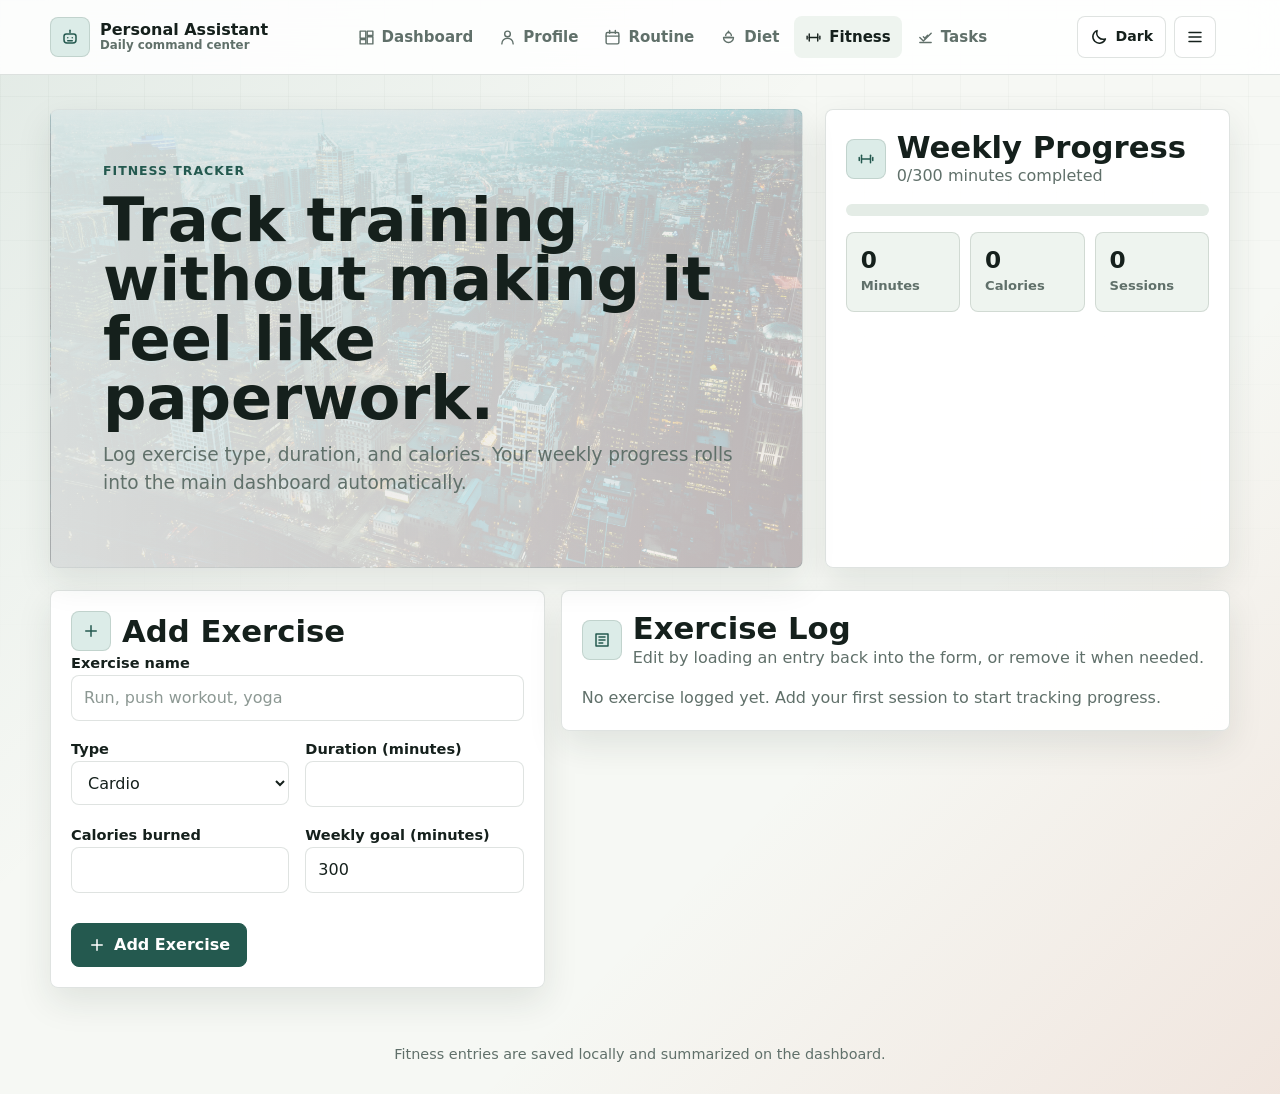
==== Exercise.html @ dab0f248 "first commit" ====
<!DOCTYPE html>
<html lang="en">
<head>
    <meta charset="UTF-8">
    <meta name="viewport" content="width=device-width, initial-scale=1.0">
    <meta name="description" content="Exercise routine tracker with weekly goals, progress, calories, and editable workout log.">
    <title>Fitness Routine | Personal Assistant</title>
    <link rel="stylesheet" href="./app.css">
    <script src="./app.js" defer></script>
    <script src="./Exercise.js" defer></script>
</head>
<body>
    <a class="skip-link" href="#main">Skip to content</a>

    <header class="site-header">
        <nav class="navbar" aria-label="Primary navigation">
            <a class="brand" href="./Index.html">
                <span class="brand-mark" data-icon="assistant" aria-hidden="true"></span>
                <span class="brand-text">
                    <span>Personal Assistant</span>
                    <span>Daily command center</span>
                </span>
            </a>
            <div class="nav-menu" id="primary-menu">
                <a class="nav-link" href="./Index.html" data-icon="dashboard">Dashboard</a>
                <a class="nav-link" href="./Profile.html" data-icon="user">Profile</a>
                <a class="nav-link" href="./TimeTable.html" data-icon="calendar">Routine</a>
                <a class="nav-link" href="./Diet.html" data-icon="salad">Diet</a>
                <a class="nav-link" href="./Exercise.html" data-icon="dumbbell">Fitness</a>
                <a class="nav-link" href="./Task.html" data-icon="tasks">Tasks</a>
            </div>
            <div class="nav-actions">
                <button class="theme-toggle" type="button" data-theme-toggle></button>
                <button class="icon-button nav-toggle" type="button" data-nav-toggle aria-label="Open navigation" aria-controls="primary-menu" aria-expanded="false"></button>
            </div>
        </nav>
    </header>

    <main class="app-shell" id="main">
        <section class="page-hero" aria-labelledby="fitness-title">
            <div class="hero-panel">
                <div class="hero-content">
                    <p class="eyebrow">Fitness tracker</p>
                    <h1 id="fitness-title">Track training without making it feel like paperwork.</h1>
                    <p class="lead">Log exercise type, duration, and calories. Your weekly progress rolls into the main dashboard automatically.</p>
                </div>
            </div>
            <aside class="hero-aside">
                <div class="section-title">
                    <span class="section-icon" data-icon="dumbbell" aria-hidden="true"></span>
                    <div>
                        <h2>Weekly Progress</h2>
                        <p class="muted" id="progress-text">0/300 minutes completed</p>
                    </div>
                </div>
                <div class="progress-track" aria-hidden="true">
                    <div class="progress-fill" id="progress-fill"></div>
                </div>
                <div class="stats-strip">
                    <div class="mini-stat"><strong id="fitnessMinutesMetric">0</strong><span>Minutes</span></div>
                    <div class="mini-stat"><strong id="fitnessCaloriesMetric">0</strong><span>Calories</span></div>
                    <div class="mini-stat"><strong id="fitnessSessionsMetric">0</strong><span>Sessions</span></div>
                </div>
            </aside>
        </section>

        <section class="wellness-layout">
            <div class="form-panel" id="exercise-form-section">
                <div class="section-title">
                    <span class="section-icon" data-icon="plus" aria-hidden="true"></span>
                    <h2>Add Exercise</h2>
                </div>
                <form id="exercise-form" class="form-grid">
                    <div class="full">
                        <label for="exercise-name">Exercise name</label>
                        <input type="text" id="exercise-name" placeholder="Run, push workout, yoga" required>
                    </div>
                    <div>
                        <label for="exercise-type">Type</label>
                        <select id="exercise-type" required>
                            <option value="Cardio">Cardio</option>
                            <option value="Strength">Strength</option>
                            <option value="Flexibility">Flexibility</option>
                            <option value="Balance">Balance</option>
                        </select>
                    </div>
                    <div>
                        <label for="exercise-duration">Duration (minutes)</label>
                        <input type="number" id="exercise-duration" min="1" required>
                    </div>
                    <div>
                        <label for="calories-burned">Calories burned</label>
                        <input type="number" id="calories-burned" min="1" required>
                    </div>
                    <div>
                        <label for="weekly-goal">Weekly goal (minutes)</label>
                        <input type="number" id="weekly-goal" min="30" step="15" value="300">
                    </div>
                    <div class="form-actions full">
                        <button type="submit"><span data-icon="plus" aria-hidden="true"></span>Add Exercise</button>
                        <p class="status-message" id="exerciseStatus" aria-live="polite"></p>
                    </div>
                </form>
            </div>

            <section class="panel" id="exercise-log-section" aria-labelledby="exercise-log-title">
                <div class="section-head">
                    <div class="section-title">
                        <span class="section-icon" data-icon="note" aria-hidden="true"></span>
                        <div>
                            <h2 id="exercise-log-title">Exercise Log</h2>
                            <p class="muted">Edit by loading an entry back into the form, or remove it when needed.</p>
                        </div>
                    </div>
                </div>
                <ul class="list" id="exercise-log" aria-live="polite"></ul>
            </section>
        </section>
    </main>

    <footer class="footer">Fitness entries are saved locally and summarized on the dashboard.</footer>
</body>
</html>
---- app.css ----
:root {
    color-scheme: light;
    --bg: #f6f8f4;
    --surface: #ffffff;
    --surface-soft: #eef4ef;
    --surface-strong: #e4ece6;
    --text: #15201c;
    --muted: #60706a;
    --border: rgba(30, 58, 48, 0.14);
    --primary: #2f6f63;
    --primary-strong: #24594f;
    --primary-soft: #dcece8;
    --accent: #c85f41;
    --accent-soft: #f7e3da;
    --gold: #ba8b22;
    --violet: #6f63b6;
    --danger: #b83232;
    --success: #267a4b;
    --shadow: 0 24px 70px rgba(31, 52, 43, 0.12);
    --shadow-soft: 0 14px 35px rgba(31, 52, 43, 0.1);
    --radius: 8px;
    --nav-height: 74px;
    --focus: 0 0 0 4px rgba(47, 111, 99, 0.24);
}

[data-theme="dark"] {
    color-scheme: dark;
    --bg: #111713;
    --surface: #18211d;
    --surface-soft: #202b26;
    --surface-strong: #2a3731;
    --text: #eff5f0;
    --muted: #afbeb7;
    --border: rgba(225, 239, 231, 0.14);
    --primary: #8bd6c3;
    --primary-strong: #b7eadf;
    --primary-soft: rgba(139, 214, 195, 0.14);
    --accent: #ef9f83;
    --accent-soft: rgba(239, 159, 131, 0.16);
    --gold: #e1bd63;
    --violet: #b7aef0;
    --danger: #ff8f8f;
    --success: #96deb1;
    --shadow: 0 24px 70px rgba(0, 0, 0, 0.34);
    --shadow-soft: 0 14px 35px rgba(0, 0, 0, 0.24);
    --focus: 0 0 0 4px rgba(139, 214, 195, 0.26);
}

* {
    box-sizing: border-box;
}

html {
    scroll-behavior: smooth;
}

body {
    min-height: 100vh;
    margin: 0;
    background:
        linear-gradient(135deg, rgba(47, 111, 99, 0.1), transparent 38%),
        linear-gradient(315deg, rgba(200, 95, 65, 0.12), transparent 34%),
        var(--bg);
    color: var(--text);
    font-family: Inter, ui-sans-serif, system-ui, -apple-system, BlinkMacSystemFont, "Segoe UI", sans-serif;
    line-height: 1.5;
    transition: background-color 180ms ease, color 180ms ease;
}

body::before {
    position: fixed;
    inset: 0;
    z-index: -2;
    pointer-events: none;
    content: "";
    background-image: linear-gradient(rgba(30, 58, 48, 0.045) 1px, transparent 1px),
        linear-gradient(90deg, rgba(30, 58, 48, 0.045) 1px, transparent 1px);
    background-size: 48px 48px;
    mask-image: linear-gradient(to bottom, rgba(0, 0, 0, 0.7), transparent 78%);
}

body[data-page="dashboard"]::after {
    position: fixed;
    inset: 0;
    z-index: -3;
    pointer-events: none;
    content: "";
    background: linear-gradient(rgba(246, 248, 244, 0.76), rgba(246, 248, 244, 0.92)), url("./bck.jpg") center / cover;
}

[data-theme="dark"] body[data-page="dashboard"]::after,
body[data-page="dashboard"][data-theme="dark"]::after {
    background: linear-gradient(rgba(17, 23, 19, 0.82), rgba(17, 23, 19, 0.94)), url("./bck.jpg") center / cover;
}

img,
svg {
    display: block;
}

a {
    color: inherit;
}

button,
input,
select,
textarea {
    font: inherit;
}

button {
    border: 0;
}

button,
a,
input,
select,
textarea {
    -webkit-tap-highlight-color: transparent;
}

:focus-visible {
    outline: none;
    box-shadow: var(--focus);
}

.skip-link {
    position: fixed;
    top: 12px;
    left: 12px;
    z-index: 100;
    transform: translateY(-150%);
    background: var(--surface);
    color: var(--text);
    padding: 10px 14px;
    border: 1px solid var(--border);
    border-radius: var(--radius);
    transition: transform 160ms ease;
}

.skip-link:focus {
    transform: translateY(0);
}

.site-header {
    position: sticky;
    top: 0;
    z-index: 50;
    border-bottom: 1px solid var(--border);
    background: color-mix(in srgb, var(--surface) 88%, transparent);
    backdrop-filter: blur(18px);
}

.navbar {
    min-height: var(--nav-height);
    width: min(1180px, calc(100% - 32px));
    margin: 0 auto;
    display: grid;
    grid-template-columns: auto 1fr auto auto;
    align-items: center;
    gap: 14px;
}

.brand {
    display: inline-flex;
    align-items: center;
    gap: 10px;
    min-width: 0;
    color: var(--text);
    font-weight: 800;
    text-decoration: none;
    letter-spacing: 0;
}

.brand-mark,
.section-icon,
.stat-icon {
    display: inline-grid;
    place-items: center;
    width: 40px;
    height: 40px;
    flex: 0 0 auto;
    color: var(--primary-strong);
    border: 1px solid var(--border);
    border-radius: var(--radius);
    background: var(--primary-soft);
}

.brand-text {
    display: grid;
    line-height: 1.05;
}

.brand-text span:last-child {
    color: var(--muted);
    font-size: 0.74rem;
    font-weight: 700;
}

.nav-menu {
    display: flex;
    justify-content: center;
    align-items: center;
    gap: 4px;
}

.nav-link {
    position: relative;
    display: inline-flex;
    align-items: center;
    gap: 7px;
    min-height: 42px;
    padding: 0 11px;
    color: var(--muted);
    border-radius: var(--radius);
    text-decoration: none;
    font-size: 0.94rem;
    font-weight: 700;
    transition: color 160ms ease, background-color 160ms ease, transform 160ms ease;
}

.nav-link:hover,
.nav-link.active {
    color: var(--text);
    background: var(--surface-soft);
}

.nav-link:hover {
    transform: translateY(-1px);
}

.nav-link .icon {
    width: 17px;
    height: 17px;
}

.nav-actions {
    display: inline-flex;
    align-items: center;
    gap: 8px;
}

.nav-toggle {
    display: none;
}

.icon,
.button-icon {
    width: 18px;
    height: 18px;
    flex: 0 0 auto;
    stroke: currentColor;
    stroke-width: 2;
    stroke-linecap: round;
    stroke-linejoin: round;
    fill: none;
}

.icon-button,
.theme-toggle {
    display: inline-flex;
    align-items: center;
    justify-content: center;
    gap: 8px;
    min-width: 42px;
    min-height: 42px;
    color: var(--text);
    border: 1px solid var(--border);
    border-radius: var(--radius);
    background: var(--surface);
    cursor: pointer;
    transition: transform 160ms ease, background-color 160ms ease, border-color 160ms ease;
}

.theme-toggle {
    padding: 0 12px;
    font-weight: 800;
    font-size: 0.88rem;
}

.icon-button:hover,
.theme-toggle:hover {
    transform: translateY(-1px);
    background: var(--surface-soft);
    border-color: color-mix(in srgb, var(--primary) 40%, var(--border));
}

.app-shell {
    width: min(1180px, calc(100% - 32px));
    margin: 0 auto;
    padding: 34px 0 56px;
}

.page-hero,
.dashboard-hero {
    display: grid;
    grid-template-columns: minmax(0, 1.3fr) minmax(280px, 0.7fr);
    gap: 22px;
    align-items: stretch;
    margin-bottom: 22px;
}

.hero-panel,
.hero-aside,
.panel,
.card,
.stat-card,
.form-panel {
    border: 1px solid var(--border);
    border-radius: var(--radius);
    background: color-mix(in srgb, var(--surface) 94%, transparent);
    box-shadow: var(--shadow-soft);
}

.hero-panel {
    min-height: 360px;
    display: grid;
    align-content: end;
    padding: clamp(24px, 5vw, 52px);
    overflow: hidden;
    position: relative;
    background:
        linear-gradient(90deg, color-mix(in srgb, var(--surface) 92%, transparent), color-mix(in srgb, var(--surface) 72%, transparent)),
        url("./bck.jpg") center / cover;
}

.hero-panel::before {
    position: absolute;
    inset: 0;
    content: "";
    background: linear-gradient(135deg, rgba(47, 111, 99, 0.14), rgba(200, 95, 65, 0.08));
    pointer-events: none;
}

.hero-content,
.hero-aside > *,
.page-hero-copy {
    position: relative;
}

.eyebrow {
    margin: 0 0 10px;
    color: var(--primary-strong);
    font-size: 0.78rem;
    font-weight: 900;
    letter-spacing: 0.08em;
    text-transform: uppercase;
}

h1,
h2,
h3,
p {
    margin-top: 0;
}

h1 {
    max-width: 760px;
    margin-bottom: 12px;
    font-size: clamp(2.1rem, 6vw, 4.8rem);
    line-height: 0.98;
    letter-spacing: 0;
}

.page-hero h1 {
    font-size: clamp(2rem, 5vw, 3.8rem);
}

h2 {
    margin-bottom: 12px;
    font-size: clamp(1.35rem, 2.4vw, 2rem);
    line-height: 1.12;
}

h3 {
    margin-bottom: 8px;
    font-size: 1rem;
}

.lead {
    max-width: 720px;
    color: var(--muted);
    font-size: clamp(1rem, 2vw, 1.16rem);
}

.hero-actions,
.button-row {
    display: flex;
    flex-wrap: wrap;
    gap: 10px;
    margin-top: 24px;
}

.btn,
button[type="submit"]:not(.icon-button),
button[type="button"].primary-action {
    display: inline-flex;
    align-items: center;
    justify-content: center;
    gap: 8px;
    min-height: 44px;
    padding: 0 16px;
    color: var(--text);
    border: 1px solid var(--border);
    border-radius: var(--radius);
    background: var(--surface);
    cursor: pointer;
    font-weight: 800;
    text-decoration: none;
    transition: transform 160ms ease, background-color 160ms ease, border-color 160ms ease;
}

.btn:hover,
button[type="submit"]:not(.icon-button):hover,
button[type="button"].primary-action:hover {
    transform: translateY(-1px);
    background: var(--surface-soft);
    border-color: color-mix(in srgb, var(--primary) 40%, var(--border));
}

.btn-primary,
button[type="submit"]:not(.icon-button),
button[type="button"].primary-action {
    color: #ffffff;
    background: var(--primary-strong);
    border-color: var(--primary-strong);
}

[data-theme="dark"] .btn-primary,
[data-theme="dark"] button[type="submit"]:not(.icon-button),
[data-theme="dark"] button[type="button"].primary-action {
    color: #0c1511;
    background: var(--primary);
    border-color: var(--primary);
}

.btn-primary:hover,
button[type="submit"]:not(.icon-button):hover,
button[type="button"].primary-action:hover {
    background: var(--primary);
    border-color: var(--primary);
}

.btn-danger {
    color: #ffffff;
    background: var(--danger);
    border-color: var(--danger);
}

.hero-aside,
.panel,
.card,
.stat-card,
.form-panel {
    padding: 20px;
}

.hero-aside {
    display: grid;
    gap: 16px;
    align-content: start;
}

.today-meta {
    display: flex;
    justify-content: space-between;
    gap: 16px;
    color: var(--muted);
    font-size: 0.92rem;
    font-weight: 700;
}

.clock {
    color: var(--text);
    font-size: clamp(2.2rem, 5vw, 3.5rem);
    line-height: 1;
    font-weight: 900;
}

.compact-form,
.input-line {
    display: grid;
    gap: 10px;
}

.input-line {
    grid-template-columns: 1fr auto;
}

label {
    display: inline-flex;
    align-items: center;
    gap: 6px;
    color: var(--text);
    font-size: 0.91rem;
    font-weight: 800;
}

input,
select,
textarea {
    width: 100%;
    min-height: 44px;
    padding: 10px 12px;
    color: var(--text);
    border: 1px solid var(--border);
    border-radius: var(--radius);
    background: var(--surface);
    transition: border-color 160ms ease, background-color 160ms ease, box-shadow 160ms ease;
}

textarea {
    min-height: 108px;
    resize: vertical;
}

input::placeholder,
textarea::placeholder {
    color: color-mix(in srgb, var(--muted) 72%, transparent);
}

input:focus,
select:focus,
textarea:focus {
    border-color: var(--primary);
    box-shadow: var(--focus);
    outline: none;
}

.form-grid {
    display: grid;
    grid-template-columns: repeat(2, minmax(0, 1fr));
    gap: 16px;
}

.form-grid .full {
    grid-column: 1 / -1;
}

.stack {
    display: grid;
    gap: 16px;
}

.section-head {
    display: flex;
    justify-content: space-between;
    align-items: flex-start;
    gap: 18px;
    margin-bottom: 16px;
}

.section-title {
    display: flex;
    align-items: center;
    gap: 11px;
}

.section-title h2,
.section-title h3,
.section-head p,
.section-title p {
    margin-bottom: 0;
}

.section-head p,
.muted,
.empty-state {
    color: var(--muted);
}

.grid {
    display: grid;
    gap: 16px;
}

.grid.two {
    grid-template-columns: repeat(2, minmax(0, 1fr));
}

.grid.three {
    grid-template-columns: repeat(3, minmax(0, 1fr));
}

.grid.four,
.metric-grid {
    display: grid;
    grid-template-columns: repeat(4, minmax(0, 1fr));
    gap: 16px;
}

.stat-card {
    display: grid;
    gap: 12px;
    min-height: 142px;
}

.stat-card strong,
.metric-value {
    display: block;
    color: var(--text);
    font-size: 1.85rem;
    line-height: 1;
    font-weight: 900;
}

.stat-card span,
.metric-label {
    color: var(--muted);
    font-size: 0.9rem;
    font-weight: 700;
}

.dashboard-grid {
    display: grid;
    grid-template-columns: minmax(0, 1.2fr) minmax(310px, 0.8fr);
    gap: 16px;
    margin-top: 16px;
}

.list,
.routine-list,
.task-list,
.note-list {
    display: grid;
    gap: 10px;
    margin: 0;
    padding: 0;
    list-style: none;
}

.list-item,
.routine-item,
.task-item,
.note-item,
.meal-item,
.exercise-item {
    display: grid;
    gap: 8px;
    padding: 14px;
    border: 1px solid var(--border);
    border-radius: var(--radius);
    background: var(--surface-soft);
}

.routine-item {
    grid-template-columns: 86px 1fr;
    align-items: start;
}

.time-pill,
.priority-pill,
.tag,
.status-pill {
    display: inline-flex;
    align-items: center;
    justify-content: center;
    width: fit-content;
    min-height: 28px;
    padding: 0 9px;
    color: var(--primary-strong);
    border: 1px solid var(--border);
    border-radius: 999px;
    background: var(--primary-soft);
    font-size: 0.78rem;
    font-weight: 900;
    text-transform: capitalize;
}

.priority-high,
.tag-accent {
    color: var(--accent);
    background: var(--accent-soft);
}

.priority-medium {
    color: var(--gold);
    background: color-mix(in srgb, var(--gold) 15%, var(--surface));
}

.priority-low {
    color: var(--success);
    background: color-mix(in srgb, var(--success) 14%, var(--surface));
}

.task-item {
    grid-template-columns: 1fr auto;
    align-items: center;
}

.task-main {
    display: grid;
    gap: 4px;
    min-width: 0;
}

.task-title {
    font-weight: 900;
    overflow-wrap: anywhere;
}

.completed .task-title,
.task-title.completed {
    color: var(--muted);
    text-decoration: line-through;
}

.task-meta,
.item-meta {
    display: flex;
    flex-wrap: wrap;
    gap: 8px;
    color: var(--muted);
    font-size: 0.86rem;
    font-weight: 700;
}

.item-actions {
    display: inline-flex;
    align-items: center;
    gap: 8px;
}

.item-actions .icon-button {
    min-width: 38px;
    min-height: 38px;
    background: var(--surface);
}

.progress-track {
    height: 12px;
    overflow: hidden;
    border-radius: 999px;
    background: var(--surface-strong);
}

.progress-fill {
    width: 0;
    height: 100%;
    border-radius: inherit;
    background: linear-gradient(90deg, var(--primary), var(--accent));
    transition: width 260ms ease;
}

.quick-links {
    display: grid;
    grid-template-columns: repeat(3, minmax(0, 1fr));
    gap: 12px;
}

.quick-link {
    min-height: 118px;
    display: grid;
    align-content: space-between;
    gap: 12px;
    padding: 16px;
    color: var(--text);
    border: 1px solid var(--border);
    border-radius: var(--radius);
    background: var(--surface);
    text-decoration: none;
    transition: transform 160ms ease, background-color 160ms ease, border-color 160ms ease;
}

.quick-link:hover {
    transform: translateY(-2px);
    background: var(--surface-soft);
    border-color: color-mix(in srgb, var(--primary) 40%, var(--border));
}

.quick-link strong {
    display: block;
    margin-bottom: 2px;
    color: var(--text);
}

.quick-link > span:not(.section-icon),
.quick-link > span:not(.section-icon) span {
    color: var(--muted);
    font-size: 0.88rem;
}

.profile-grid {
    display: grid;
    grid-template-columns: repeat(2, minmax(0, 1fr));
    gap: 16px;
}

.profile-grid .wide {
    grid-column: 1 / -1;
}

.form-actions {
    display: flex;
    flex-wrap: wrap;
    align-items: center;
    gap: 10px;
    margin-top: 14px;
}

.status-message {
    min-height: 22px;
    color: var(--success);
    font-size: 0.9rem;
    font-weight: 800;
}

.toolbar {
    display: grid;
    grid-template-columns: minmax(220px, 1fr) repeat(2, minmax(150px, auto));
    gap: 10px;
    margin-bottom: 16px;
}

.task-page-layout,
.wellness-layout,
.planner-layout {
    display: grid;
    grid-template-columns: minmax(300px, 0.85fr) minmax(0, 1.15fr);
    gap: 16px;
    align-items: start;
}

.stats-strip {
    display: grid;
    grid-template-columns: repeat(3, minmax(0, 1fr));
    gap: 10px;
}

.mini-stat {
    padding: 14px;
    border: 1px solid var(--border);
    border-radius: var(--radius);
    background: var(--surface-soft);
}

.mini-stat strong {
    display: block;
    font-size: 1.45rem;
    line-height: 1.1;
}

.mini-stat span {
    color: var(--muted);
    font-size: 0.82rem;
    font-weight: 800;
}

.meal-grid {
    display: grid;
    grid-template-columns: repeat(2, minmax(0, 1fr));
    gap: 12px;
}

.meal-item {
    min-height: 116px;
}

.grocery-list {
    columns: 2;
    gap: 22px;
    margin: 0;
    padding-left: 18px;
}

.exercise-item {
    grid-template-columns: 1fr auto;
    align-items: center;
}

.timetable-list .routine-item {
    grid-template-columns: 74px 1fr auto;
}

.calendar-grid {
    display: grid;
    grid-template-columns: repeat(7, minmax(0, 1fr));
    gap: 8px;
}

.day-chip {
    min-height: 74px;
    padding: 10px;
    border: 1px solid var(--border);
    border-radius: var(--radius);
    background: var(--surface-soft);
}

.day-chip strong {
    display: block;
    margin-bottom: 3px;
}

.day-chip span {
    color: var(--muted);
    font-size: 0.82rem;
}

.footer {
    width: min(1180px, calc(100% - 32px));
    margin: 0 auto 28px;
    color: var(--muted);
    text-align: center;
    font-size: 0.9rem;
}

.sr-only {
    position: absolute;
    width: 1px;
    height: 1px;
    overflow: hidden;
    clip: rect(0, 0, 0, 0);
    white-space: nowrap;
    clip-path: inset(50%);
}

@media (prefers-reduced-motion: reduce) {
    *,
    *::before,
    *::after {
        scroll-behavior: auto !important;
        transition-duration: 1ms !important;
        animation-duration: 1ms !important;
    }
}

@media (max-width: 1020px) {
    .navbar {
        grid-template-columns: auto 1fr auto;
    }

    .nav-toggle {
        display: inline-flex;
        justify-self: end;
    }

    .nav-menu {
        position: fixed;
        top: var(--nav-height);
        left: 16px;
        right: 16px;
        display: none;
        justify-content: stretch;
        align-items: stretch;
        flex-direction: column;
        padding: 10px;
        border: 1px solid var(--border);
        border-radius: var(--radius);
        background: var(--surface);
        box-shadow: var(--shadow);
    }

    .nav-menu.open {
        display: flex;
    }

    .nav-link {
        justify-content: flex-start;
        min-height: 46px;
    }

    .dashboard-hero,
    .page-hero,
    .dashboard-grid,
    .task-page-layout,
    .wellness-layout,
    .planner-layout {
        grid-template-columns: 1fr;
    }

    .metric-grid,
    .grid.four {
        grid-template-columns: repeat(2, minmax(0, 1fr));
    }

    .quick-links,
    .grid.three {
        grid-template-columns: repeat(2, minmax(0, 1fr));
    }

    .toolbar {
        grid-template-columns: 1fr 1fr;
    }

    .toolbar input {
        grid-column: 1 / -1;
    }

    .profile-grid {
        grid-template-columns: 1fr;
    }

    .profile-grid .wide {
        grid-column: auto;
    }
}

@media (max-width: 720px) {
    :root {
        --nav-height: 66px;
    }

    .navbar,
    .app-shell,
    .footer {
        width: min(100% - 24px, 1180px);
    }

    .navbar {
        gap: 8px;
    }

    .brand-mark {
        width: 36px;
        height: 36px;
    }

    .brand-text span:first-child {
        font-size: 0.94rem;
    }

    .brand-text span:last-child,
    .theme-toggle span {
        display: none;
    }

    .app-shell {
        padding-top: 22px;
    }

    .hero-panel {
        min-height: 330px;
        padding: 24px;
    }

    .hero-actions,
    .button-row,
    .form-actions {
        flex-direction: column;
        align-items: stretch;
    }

    .btn,
    button[type="submit"]:not(.icon-button),
    button[type="button"].primary-action {
        width: 100%;
    }

    .metric-grid,
    .grid.four,
    .grid.two,
    .grid.three,
    .quick-links,
    .stats-strip,
    .meal-grid,
    .form-grid,
    .calendar-grid {
        grid-template-columns: 1fr;
    }

    .section-head {
        flex-direction: column;
        align-items: stretch;
    }

    .input-line {
        grid-template-columns: 1fr;
    }

    .task-item,
    .exercise-item,
    .timetable-list .routine-item {
        grid-template-columns: 1fr;
    }

    .item-actions {
        width: 100%;
        justify-content: flex-start;
    }

    .routine-item {
        grid-template-columns: 1fr;
    }

    .toolbar {
        grid-template-columns: 1fr;
    }

    .toolbar input {
        grid-column: auto;
    }

    .grocery-list {
        columns: 1;
    }
}
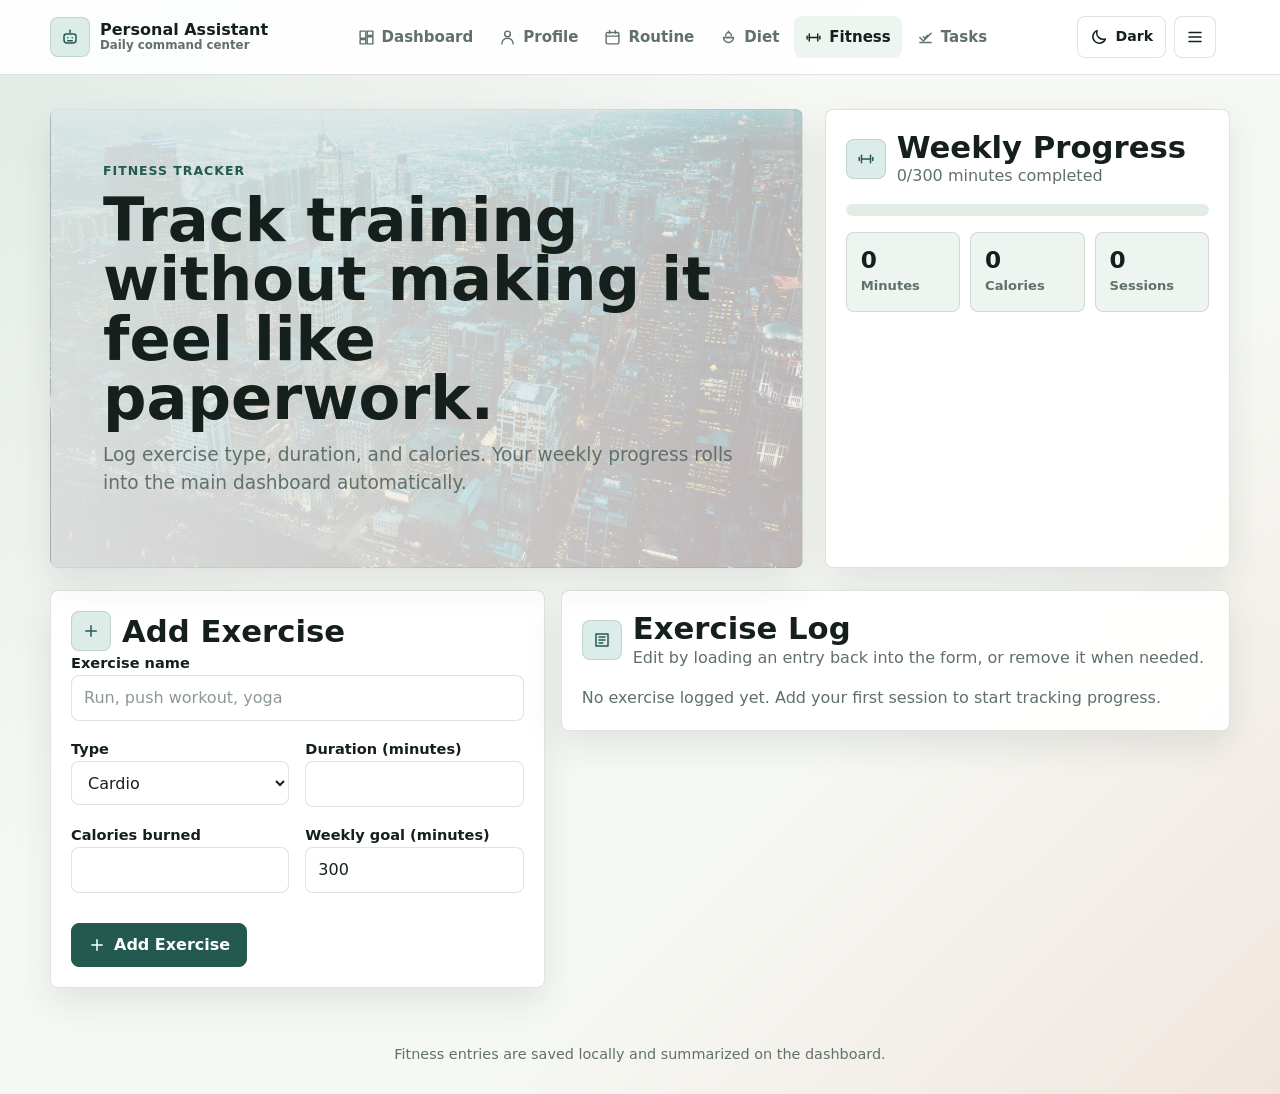
==== commit 45accaa9: "Remove grid background pattern and rename entry page to index.html Co-Authored-By: Claude Opus 5.5 <" ====
--- a/Exercise.html
+++ b/Exercise.html
@@ -14,7 +14,7 @@
 
     <header class="site-header">
         <nav class="navbar" aria-label="Primary navigation">
-            <a class="brand" href="./Index.html">
+            <a class="brand" href="./index.html">
                 <span class="brand-mark" data-icon="assistant" aria-hidden="true"></span>
                 <span class="brand-text">
                     <span>Personal Assistant</span>
@@ -22,7 +22,7 @@
                 </span>
             </a>
             <div class="nav-menu" id="primary-menu">
-                <a class="nav-link" href="./Index.html" data-icon="dashboard">Dashboard</a>
+                <a class="nav-link" href="./index.html" data-icon="dashboard">Dashboard</a>
                 <a class="nav-link" href="./Profile.html" data-icon="user">Profile</a>
                 <a class="nav-link" href="./TimeTable.html" data-icon="calendar">Routine</a>
                 <a class="nav-link" href="./Diet.html" data-icon="salad">Diet</a>
--- a/app.css
+++ b/app.css
@@ -67,18 +67,6 @@
     transition: background-color 180ms ease, color 180ms ease;
 }
 
-body::before {
-    position: fixed;
-    inset: 0;
-    z-index: -2;
-    pointer-events: none;
-    content: "";
-    background-image: linear-gradient(rgba(30, 58, 48, 0.045) 1px, transparent 1px),
-        linear-gradient(90deg, rgba(30, 58, 48, 0.045) 1px, transparent 1px);
-    background-size: 48px 48px;
-    mask-image: linear-gradient(to bottom, rgba(0, 0, 0, 0.7), transparent 78%);
-}
-
 body[data-page="dashboard"]::after {
     position: fixed;
     inset: 0;
